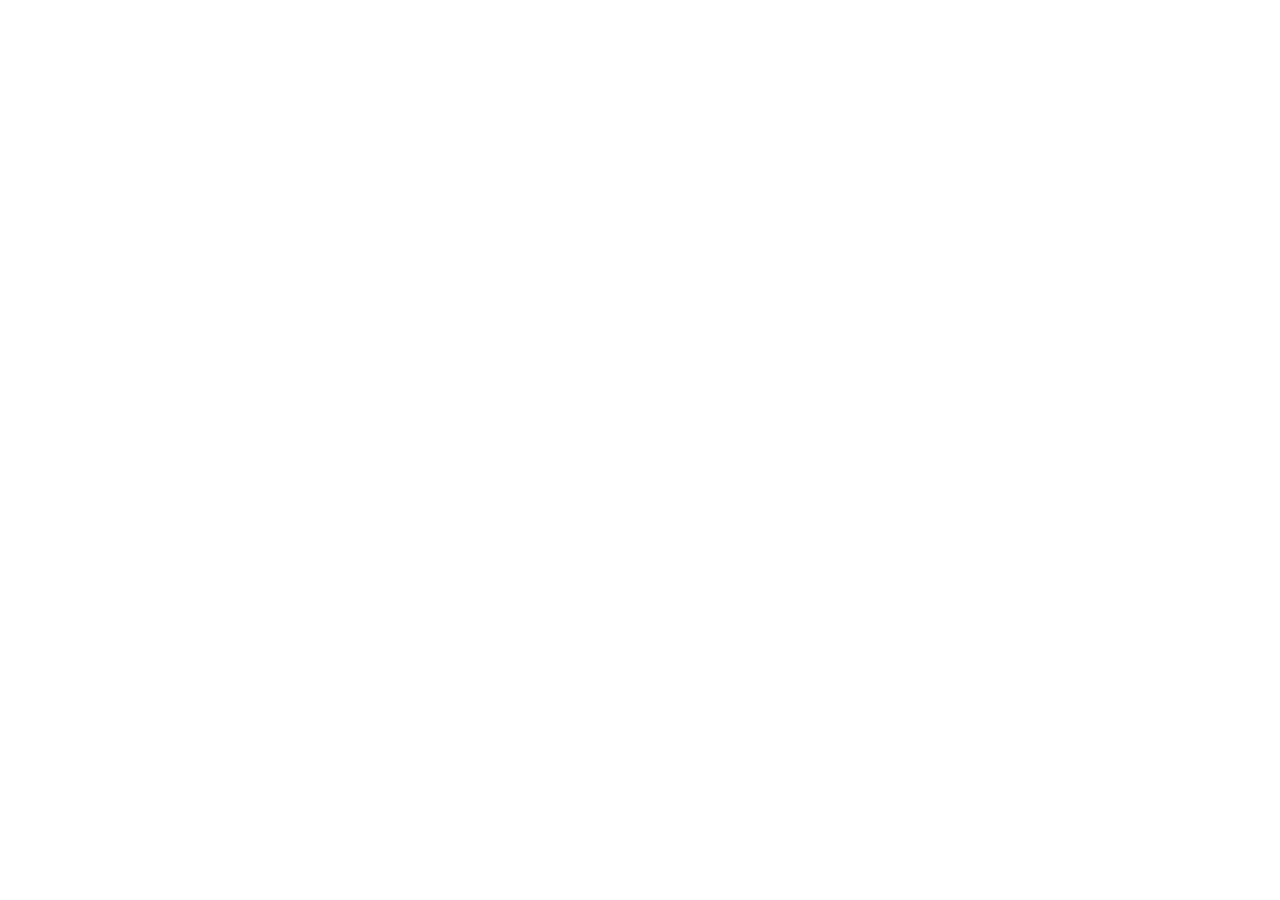
==== A4-Assignment/index.html @ 615d20e1 "your message" ====
<!DOCTYPE html>
<html lang="en">
<head>
    <meta charset="UTF-8">
    <meta name="viewport" content="width=device-width, initial-scale=1.0">
    <title>Document</title>
</head>
<body>
    <div class="box"></div>
</body>
</html>
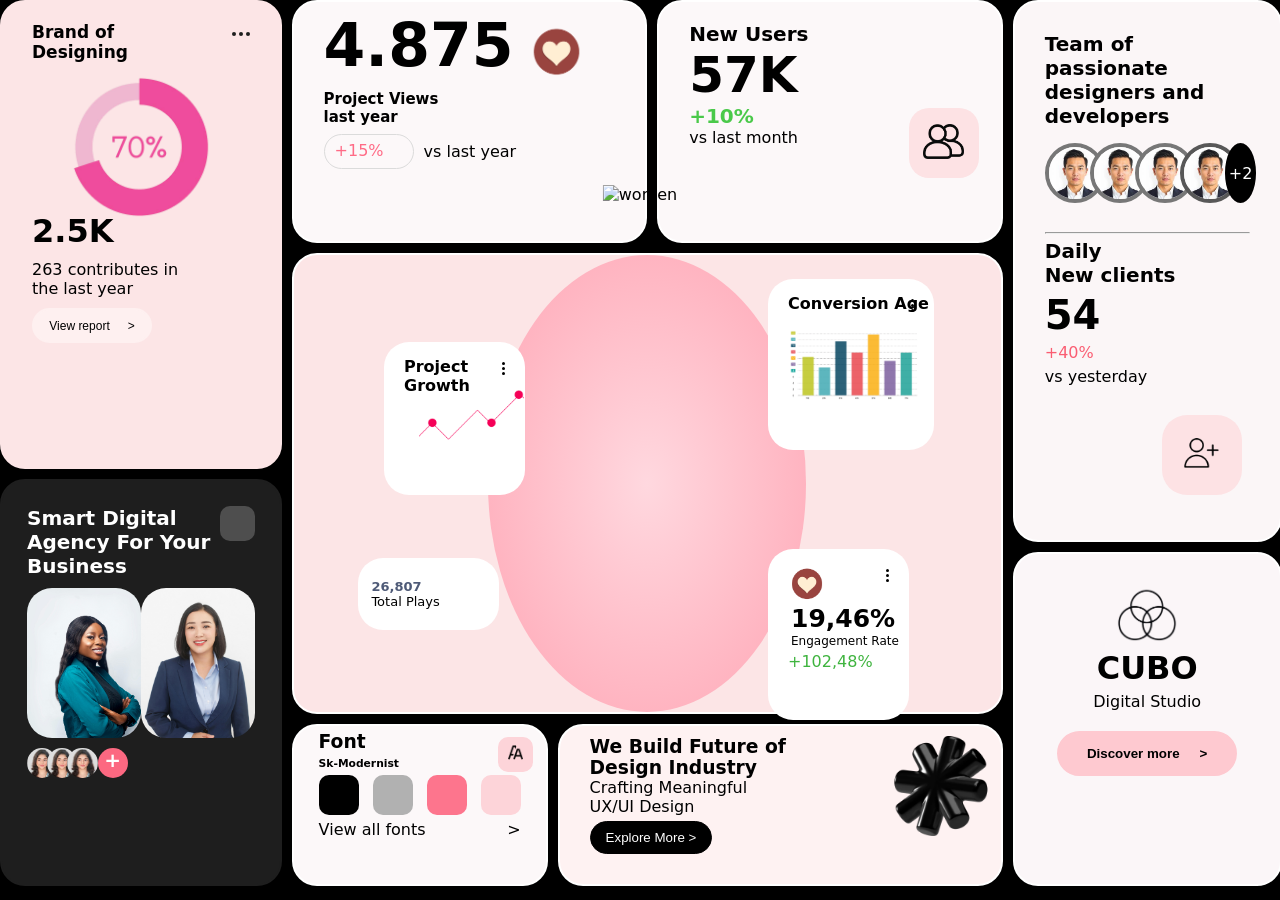
==== commit 20359240: "Added assignment files" ====
--- a/A4-Assignment/index.html
+++ b/A4-Assignment/index.html
@@ -4,8 +4,215 @@
     <meta charset="UTF-8">
     <meta name="viewport" content="width=device-width, initial-scale=1.0">
     <title>Document</title>
+    <link rel="stylesheet" href="style.css">
+    <link
+  href="https://cdn.jsdelivr.net/npm/remixicon@4.9.0/fonts/remixicon.css"
+  rel="stylesheet"
+/>
 </head>
 <body>
-    <div class="box"></div>
+    <main>
+        <div class="left-top">
+            <div class="topinner1">
+                <div class="brand">
+                    <h3>Brand of<br>Designing</h3>
+                    <div class="dotbox">
+                        <div class="topdot"></div>
+                        <div class="topdot"></div>
+                        <div class="topdot"></div>
+                    </div>
+                    
+                </div>
+                <div class="progimg">
+                    <img id="prog" src="./prog.png" alt="pro">
+                    </div>
+                <h1>2.5K</h1>
+                <p>263 contributes in<br>the last year</p>
+                <button>View report&ensp;&ensp;&ensp;></button>
+            </div>
+        </div>
+        <div class="left-bottom">
+            <div class="leftbottominner">
+                <div class="smart">
+                    <h3>Smart Digital<br>Agency For Your<br>Business </h3>
+                    <div class="arrbox">
+                        <i class="ri-arrow-right-up-long-line"></i>
+                    </div>
+                </div>
+                <div class="imagebox">
+                    <div class="img1">
+                        <img src="./pexels-jayb-11302135.jpg" alt="img1">
+                    </div>
+                    <div class="img2">
+                        <img src="./pexels-kooldark-29995646.jpg" alt="img2">
+                    </div>
+                </div>
+                <div class="proimg">
+                    <img src="./OIP (2).jpeg" alt="image">
+                    <img class="profi" src="./OIP (2).jpeg" alt="image">
+                    <img class="profi" src="./OIP (2).jpeg" alt="image">
+                    <div class="plusbox"><p>+</p></div>
+                </div>
+            </div>
+        </div>
+
+        <div class="top-center1">
+            <div class="topinner">
+                <div class="textheart">
+                    <h1>4.875</h1>
+                    <img src="./heart.png" alt="heart">
+                </div>
+                
+
+                <h6>Project Views<br>last year</h6>
+                <div class="bottonbox">
+                    <div class="five">
+                        <i class="ri-arrow-right-up-long-line"></i>
+                        <p>+15%</p>
+                    </div>
+                    <p>vs last year</p>
+                </div>
+            </div>
+        </div>
+        <div class="top-center2">
+            <div class="topcenterinner">
+                <h4>New Users</h4>
+                <h1>57K</h1>
+                <div id="ten">
+                    <h6>+10%</h6>
+                    <i class="ri-arrow-right-up-line"></i>
+                </div>
+                <p>vs last month</p>
+                </div>
+
+                <div class="userpin">
+                    <img src="./conicon.png" alt="con">
+                </div>
+        </div>
+
+        <div class="center">
+            <div class="circle"></div>
+            <img id="womenimg" src="./women.png" alt="women">
+
+            <div class="projGro">
+                <p>Project Growth</p>
+                <div class="dot">
+                    <div class="dot1"></div>
+                    <div class="dot1"></div>
+                    <div class="dot1"></div>
+                </div>
+                <img src="./grow.png" alt="graw">
+            </div>
+
+            <div class="projGro1">
+                <p>Conversion Age</p>
+                <div class="dot">
+                    <div class="dot1"></div>
+                    <div class="dot1"></div>
+                    <div class="dot1"></div>
+                </div>
+                <img src="./17905.jpg" alt="bargrowth">
+            </div>
+        </div>
+
+         <div class="projGro2">
+                <p class="mea">19,46%</p>
+                <p class="eng">Engagement Rate</p>
+                <div class="dot">
+                    <div class="dot1"></div>
+                    <div class="dot1"></div>
+                    <div class="dot1"></div>
+                </div>
+                <img src="heart.png" alt="bargrowth">
+                <div class="gresto">
+                    <i class="ri-arrow-right-up-long-line"></i>
+                    <p>+102,48%</p>
+                </div>
+                
+            </div>
+        </div>
+
+        <div class="plays">
+            <div class="playicon"><i class="ri-play-circle-fill"></i></div>
+            <div class="innerplay">
+                <h4>26,807</h4>
+                <p>Total Plays</p>
+            </div>
+        </div>
+
+        <div class="bottom-center1">
+            <div class="bottomceninner">
+                <h3>Font</h3>
+                <h6>Sk-Modernist</h6>
+                <div class="color">
+                    <div class="boxblack"></div>
+                    <div class="boxgray"></div>
+                    <div class="boxpink"></div>
+                    <div class="boxlpink"></div>
+                    
+                </div>
+                <div class="view">
+                    <p>View all fonts</p>
+                    <p>></p>
+                </div>
+                <div id="fonticon">
+                    <img src="./Font Size.png" alt="fontinc">
+                </div>
+                
+            </div>
+            
+        </div>
+        <div class="bottom-center2">
+            <div class="bottomcenterinner">
+                <div class="textbox">
+                    <h3>We Build Future of<br>Design Industry</h3>
+                    <p>Crafting Meaningful UX/UI Design</p>
+                    <button>Explore More ></button>
+                </div>
+                <img src="./blackimg.webp" alt="img">
+            </div>
+            
+        </div>
+
+        <div class="right-top">
+            <div class="rightinner">
+                <p id="team">Team of passionate<br>designers and<br>developers</p>
+            <div class="roundimg">
+                <img class="imgin" src="./OIP.jpeg" alt="01">
+                <img class="imgin" src="./OIP.jpeg" alt="01">
+                <img class="imgin" src="./OIP.jpeg" alt="01">
+                <img id="imgph" src="./OIP.jpeg" alt="01">
+                <div class="imgbox"><p>+2</p></div>
+            </div>
+            <br>
+            <hr>
+            <h4>Daily<br>New clients</h4>
+            <h1>54</h1>
+            <div id="plusfour">
+                <p>+40%</p>
+                <i class="ri-arrow-right-up-long-fill"></i>
+            </div>
+            <p>vs yesterday</p>
+            <div id="contact">
+                <img src="./contact.png" alt="contact">
+            </div>
+            </div>
+            
+           
+
+
+        </div>
+        <div class="right-bottom">
+            <div class="innerrightbottom">
+                <img src="./cuda.png" alt="cubo">
+                <h1>CUBO</h1>
+                <p>Digital Studio</p>
+                <button>Discover more&ensp;&ensp;&ensp;></button>
+            </div>
+            
+        </div>
+
+        
+    </main>
 </body>
 </html>
--- a/A4-Assignment/style.css
+++ b/A4-Assignment/style.css
@@ -0,0 +1,648 @@
+*{
+    margin: 0;
+    padding: 0;
+    box-sizing: border-box;
+}
+html, body{
+    height: 100%;
+    width: 100%;
+}
+main{
+    height: 100%;
+    width: 100%;
+    background-color: black;
+    display: grid;
+
+    grid-template-columns: 22% 20% 7% 27% 21%;
+    grid-template-rows: 27% 24% 7% 18% 18%;
+
+    grid-template-areas: 
+    "left-top top-center1 top-center1 top-center2 right-top"
+    "left-top center center center right-top"
+    "left-bottom center center center right-top"
+    "left-bottom center center center right-bottom"
+    "left-bottom bottom-center1 bottom-center2 bottom-center2 right-bottom";
+
+    gap: 10px;
+
+    font-family: system-ui, -apple-system, BlinkMacSystemFont, 'Segoe UI', Roboto, Oxygen, Ubuntu, Cantarell, 'Open Sans', 'Helvetica Neue', sans-serif;
+}
+
+.left-top{
+    background-color: #FCE5E6;
+    grid-area: left-top;
+    border: 2px solid #FCE5E6;
+    border-radius: 25px
+    
+}
+
+.left-bottom{
+    background-color: #1E1E1E;
+    grid-area: left-bottom;
+    border: 2px solid #1E1E1E;
+    border-radius: 25px
+}
+
+.right-top{
+    background-color: #FBF6F7;
+    grid-area: right-top;
+    border: 2px solid white;
+    border-radius: 25px
+}
+
+.right-bottom{
+    background-color: #FBF6F8;
+    grid-area: right-bottom;
+    border: 2px solid white;
+    border-radius: 25px
+}
+
+.center{
+    background-color: #FCE5E6;
+    grid-area: center;
+    border: 2px solid white;
+    border-radius: 25px;
+    
+    overflow: hidden;
+    
+
+    
+}
+
+.top-center1{
+    background-color: #FCF8F9;
+    grid-area: top-center1;
+    border: 2px solid white;
+    border-radius: 25px
+}
+
+.top-center2{
+    background-color: #FCF8F9;
+    grid-area: top-center2;
+    border: 2px solid white;
+    border-radius: 25px
+}
+
+.bottom-center1{
+    background-color: #FCF8F9;
+    grid-area: bottom-center1;
+    border: 2px solid white;
+    border-radius: 25px
+}
+.bottom-center2{
+    background-color: #FEF2F2;
+    grid-area: bottom-center2;
+    border: 2px solid white;
+    border-radius: 25px
+}
+
+.circle{
+    height: 100%;
+    width: 45%;
+    background: radial-gradient(rgb(255, 216, 223), rgb(255, 165, 180));
+    border-radius: 50%;
+    margin: auto;
+}
+
+#womenimg{
+    position: absolute;
+    height: 60%;
+    bottom: 19.5%;
+    left: 50%;
+    transform: translateX(-50%);
+
+}
+
+.projGro{
+    width: 11%;
+    height: 17%;
+    background-color: white;
+    position: absolute;
+    bottom: 45%;
+    left: 30%;
+    border-radius: 25px;
+}
+
+.dot{
+    display: flex;
+    flex-direction: column;
+    gap: 2px;
+    align-items: end;
+    padding-right: 20px;
+    padding-top: 20px;
+}
+.dot1{
+    height: 3px;
+    width: 3px;
+    background-color: black;
+    border-radius: 100%;
+    
+}
+
+.projGro p{
+    font-weight: 700;
+    position: absolute;
+    top: 15px;
+    left: 20px;
+}
+
+.projGro img{
+    height: 70px;
+    position: absolute;
+    left: 35px;
+    top: 45px;
+
+}
+
+.projGro1{
+    width: 13%;
+    height: 19%;
+    background-color: white;
+    position: absolute;
+    bottom: 50%;
+    left: 60%;
+    border-radius: 25px;
+}
+
+.projGro1 p{
+    font-weight: 700;
+    position: absolute;
+    top: 15px;
+    left: 20px;
+}
+
+.projGro1 img{
+    height: 80px;
+    position: absolute;
+    left: 20px;
+    top: 45px;
+
+}
+
+.projGro2{
+    width: 11%;
+    height: 19%;
+    background-color: white;
+    position: absolute;
+    bottom: 20%;
+    left: 60%;
+    border-radius: 25px;
+}
+
+.mea{
+    font-weight: 700;
+    font-size: 25px;
+    position: absolute;
+    top: 55px;
+    left: 23px;
+}
+
+.projGro2 img{
+    height: 40px;
+    position: absolute;
+    left: 20px;
+    top: 15px;
+
+}
+.eng{
+    font-weight: 500;
+    font-size: 12px;
+    position: absolute;
+    top: 85px;
+    left: 23px;
+}
+
+.projGro3{
+    width: 11%;
+    height: 19%;
+    background-color: white;
+    position: absolute;
+    bottom: 20%;
+    left: 20%;
+    border-radius: 25px;
+}
+
+.gresto{
+    display: flex;
+    margin-top: 70px;
+    margin-left: 20px;
+    color: rgb(63, 180, 63);
+}
+.gresto i{
+    margin-top: 3px;
+}
+
+.plays{
+    width: 11%;
+    height: 8%;
+    background-color: white;
+    position: absolute;
+    bottom: 30%;
+    left: 28%;
+    border-radius: 25px;
+}
+.playicon{
+    color: #FA5D72;
+    font-size: 50px;
+    margin-bottom: 6px;
+    margin-left: 5px;
+
+   
+}
+.plays{
+    display: flex;
+    align-items: center;
+    gap: 8px;
+
+}
+.innerplay{
+    font-size: 13px ;
+}
+.innerplay h4{
+    color: #4E5A77;
+}
+
+.innerrightbottom img{
+    height: 60px;
+    margin-top: 30px;
+}
+
+.right-bottom button{
+    height: 45px;
+    width: 180px;
+    border-radius: 25px;
+    background-color: #FEC9D0;
+    border: 2px solid #FEC9D0;
+    color: black;
+    font-weight: 700;
+    margin-top: 15px;
+}
+.innerrightbottom{
+    display: flex;
+    flex-direction: column;
+    gap: 5px;
+    margin: auto;
+    align-items: center;
+}
+
+.imgin{
+    height: 60px;
+    border-radius: 50%;
+    border: 4px solid rgb(119, 119, 119);
+    margin-right: -15px;
+
+
+
+}
+#imgph{
+    height: 60px;
+    border-radius: 50%;
+    border: 4px solid rgb(88, 88, 88);
+    margin-right: -15px;
+    
+}
+.imgbox{
+    height: 60px;
+    width: 60px;
+    border-radius: 50%;
+    border: 4px solid rgb(0, 0, 0);
+    background-color: black;
+    color: white;
+    text-align: center;
+    align-content: center;
+}
+.roundimg{
+    display: flex;
+}
+
+.rightinner{
+    padding: 30px;
+    display: flex;
+    flex-direction:column;
+    gap: 5px;
+    
+}
+#team{
+    font-weight: 700;
+    font-size: 20px;
+    margin-bottom: 10px;
+
+}
+
+.rightinner h4{
+    font-size: 20px;
+}
+.rightinner h1{
+    font-size: 40px;
+}
+#plusfour{
+    display: flex;
+    gap: 5px;
+    color: #FA5D72;
+}
+#plusfour i{
+    margin-top: 4px;
+}
+#contact{
+    height: 80px;
+    width: 80px;
+    background-color: #FDE2E4;
+    position: absolute;
+    border-radius: 25px;
+    right: 3%;
+    bottom: 45%;
+    text-align: center;
+    align-content: center;
+}
+#contact img{
+    height: 30px;
+    
+}
+.bottomcenterinner img{
+    height: 100px;
+
+}
+.bottomcenterinner{
+    display: flex;
+    gap: 100px;
+    padding: 10px;
+    margin-left: 20px;
+}
+
+.textbox button{
+    padding: 8px 15px;
+    border-radius: 25px;
+    background-color: black;
+    color: white;
+    border: 1px solid black;
+    margin-top: 5px;
+
+}
+
+.boxblack{
+    height: 40px;
+    width: 40px;
+    background-color: black;
+    border-radius: 10px;
+}
+.boxgray{
+    height: 40px;
+    width: 40px;
+    background-color: #B1B1B1;
+    border-radius: 10px;
+}
+.boxpink{
+    height: 40px;
+    width: 40px;
+    background-color: #FD758D;
+    border-radius: 10px;
+}
+.boxlpink{
+    height: 40px;
+    width: 40px;
+    background-color: #FDD4D9;
+    border-radius: 10px;
+}
+
+.color{
+    display: flex;
+    justify-content: space-between;
+
+}
+.view{
+    display: flex;
+    justify-content: space-between;
+}
+
+.bottomceninner{
+    padding: 5px;
+    margin-left: 20px;
+    margin-right: 20px;
+    display: flex;
+    flex-direction: column;
+    gap: 5px;
+}
+
+#fonticon{
+    height: 35px;
+    width: 35px;
+    background-color: #FDD4D9;
+    position: absolute;
+    z-index: 1;
+    text-align: center;
+    align-content: center;
+    border-radius: 10px;
+    margin-left: 14%;
+    margin-top: 0.5%;
+
+   
+}
+#fonticon img{
+    height: 15px;
+    
+}
+
+.topcenterinner{
+    padding: 20px 30px;
+
+}
+.topcenterinner h4{
+    font-size: 20px;
+}
+.topcenterinner h1{
+    font-size: 50px;
+}
+
+#ten{
+    display: flex;
+    color: rgb(74, 201, 74);
+}
+#ten h6, i{
+    font-size: 20px;
+}
+#ten i{
+    margin-top: 3px;
+}
+
+.userpin{
+    height: 70px;
+    width: 70px;
+    background-color: #FDE2E4;
+    position: absolute;
+    top: 12%;
+    border-radius: 20px;
+    left: 71%;
+    text-align: center;
+    align-content: center;
+}
+
+.userpin img{
+    height: 50%;
+}
+
+.textheart{
+    display: flex;
+    gap: 15px;
+    
+}
+.textheart img{
+    height: 60px;
+    margin-top: 12px;
+}
+.textheart h1{
+    font-size: 60px;
+}
+.topinner{
+    padding: 8px 30px;
+    display: flex;
+    flex-direction: column;
+    gap: 8px;
+}
+
+.topinner h6{
+    font-size: 15px;
+}
+.five{
+    display: flex;
+    /* background-color: #B1B1B1; */
+    height: 35px;
+    width: 90px;
+    border-radius: 20px;
+    color: #ff6b86;
+    padding: 6px 10px;
+    border: 1px solid rgb(219, 219, 219);
+
+}
+.bottonbox{
+    display: flex;
+    gap: 10px;
+    align-items: center;
+}
+
+
+.arrbox{
+    background-color: #4e4e4e;
+    height: 35px;
+    width: 35px;
+    border-radius: 10px;
+    display: flex;
+    align-items: center;
+    justify-content: center;
+}
+.arrbox i{
+    font-size: 20px;
+}
+.smart{
+    display: flex;
+    color: white;
+    justify-content: space-between;
+
+}
+
+.smart h3{
+    font-size: 20px;
+}
+
+.img1{
+    background-color: white;
+    height: 150px;
+    width: 120px;
+    border-radius: 25px;
+    overflow: hidden;
+
+}
+.img2{
+    background-color: white;
+    height: 150px;
+    width: 120px;
+    border-radius: 25px;
+    overflow: hidden;
+    
+}
+.imagebox{
+    display: flex;
+    justify-content: space-around;
+}
+
+.img1 img{
+    height: 180px;
+}
+.img2 img{
+    height: 180px;
+}
+
+.proimg img{
+    height: 30px;
+    border-radius: 50px;
+}
+
+.profi{
+    margin-left: -10px;
+}
+
+.plusbox{
+    height: 30px;
+    width: 30px;
+    background-color: #FC6881;
+    border-radius: 50px;
+    color: white;
+    text-align: center;
+}
+.proimg{
+    display: flex;
+}
+.plusbox p{
+    font-size: 20px;
+    font-weight: 700;
+}
+
+.leftbottominner{
+    display: flex;
+    flex-direction: column;
+    padding: 25px;
+    gap: 10px;
+}
+
+.topdot{
+    height: 4px;
+    width: 4px;
+    background-color: #1E1E1E;
+    border-radius: 5px;
+}
+.dotbox{
+    display: flex;
+    gap: 3px;
+    margin-top: 10px;
+}
+.brand{
+    display: flex;
+    justify-content: space-between;
+}
+.brand h3{
+    font-size: 17px;
+}
+
+#prog{
+    height: 150px;
+    width: 150px;
+
+}
+.topinner1 button{
+    height: 35px;
+    width: 120px;
+    border-radius: 25px;
+    background-color: #FEF0F0;
+    border: 2px solid #FEF0F0;
+    font-size: 12px;
+}
+.progimg{
+    display: flex;
+    justify-content: center;
+    margin-bottom: -20px;
+}
+.topinner1{
+    padding: 20px 30px;
+    display: flex;
+    flex-direction: column;
+    gap: 10px;
+}
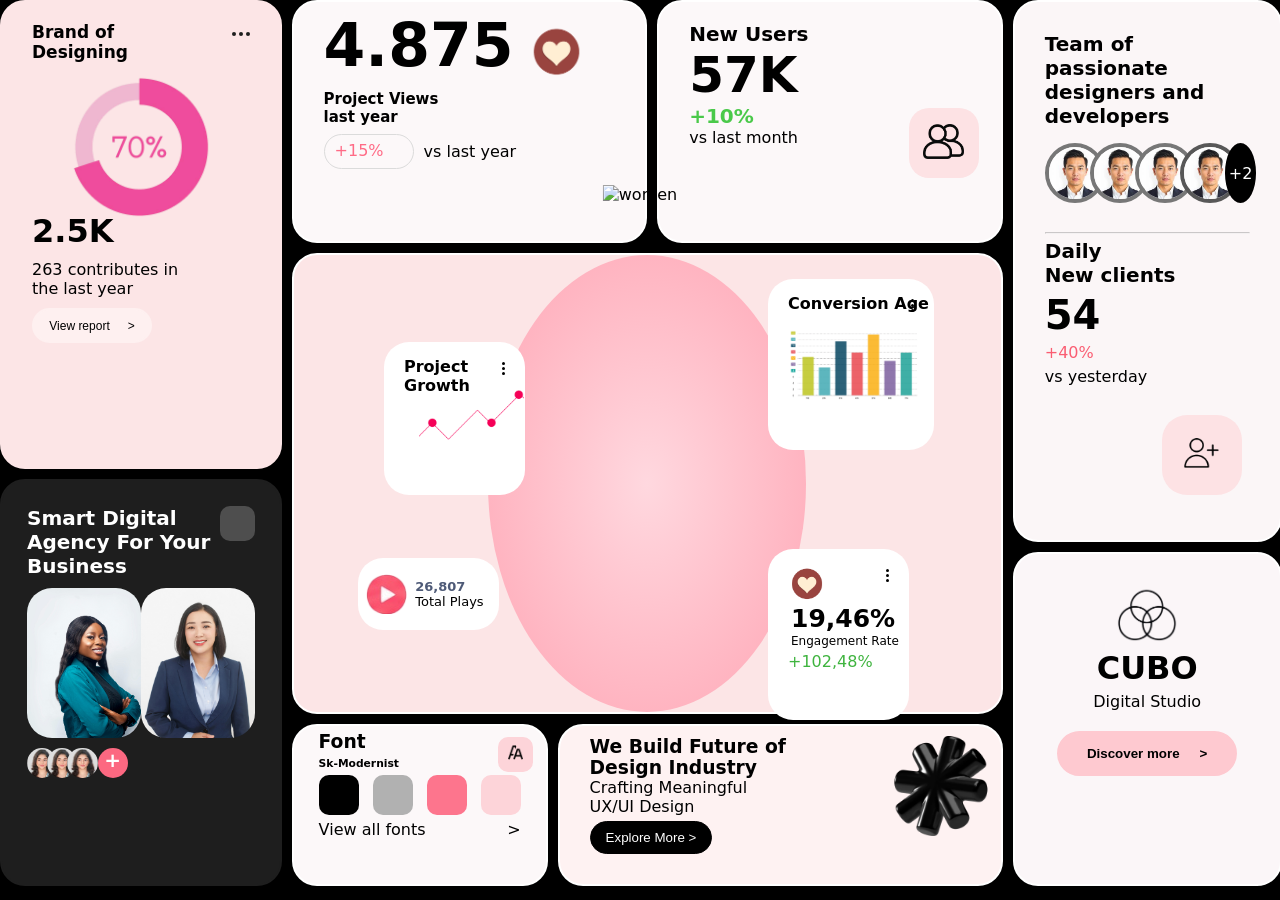
==== commit 6a968228: "Added assignment files" ====
--- a/A4-Assignment/index.html
+++ b/A4-Assignment/index.html
@@ -133,7 +133,7 @@
         </div>
 
         <div class="plays">
-            <div class="playicon"><i class="ri-play-circle-fill"></i></div>
+            <img id="playimg" src="./playimg.png" alt="playimg">
             <div class="innerplay">
                 <h4>26,807</h4>
                 <p>Total Plays</p>
--- a/A4-Assignment/style.css
+++ b/A4-Assignment/style.css
@@ -241,13 +241,10 @@
     left: 28%;
     border-radius: 25px;
 }
-.playicon{
-    color: #FA5D72;
-    font-size: 50px;
-    margin-bottom: 6px;
-    margin-left: 5px;
-
-   
+
+#playimg{
+    height: 40px;
+    margin-left: 6px;
 }
 .plays{
     display: flex;
@@ -645,4 +642,8 @@
     display: flex;
     flex-direction: column;
     gap: 10px;
+}
+
+hr{
+    opacity: 0.5;
 }
